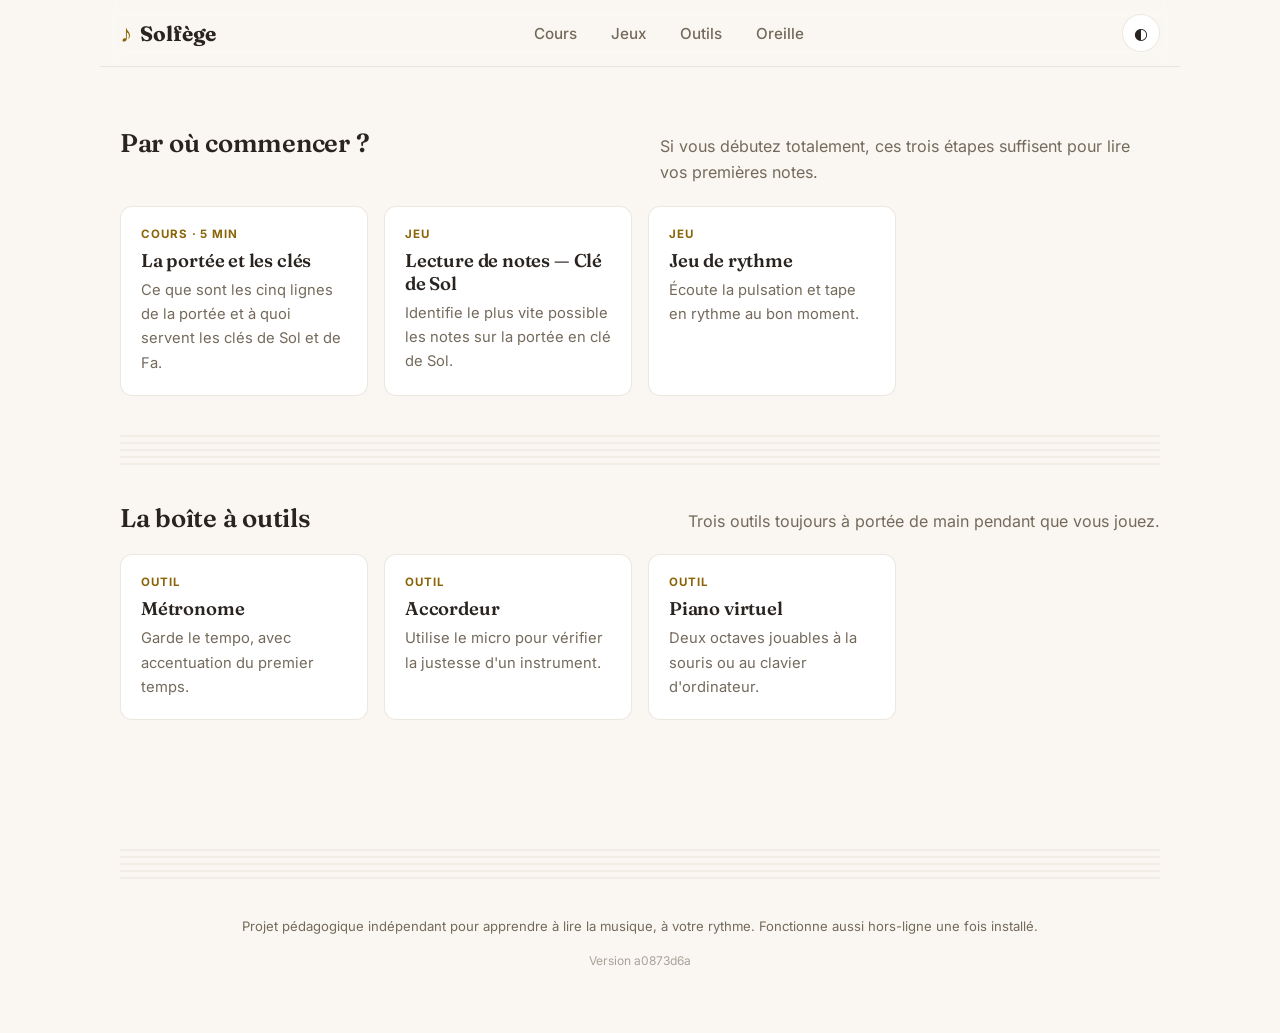
==== app/index.html @ 94d100cd "Jeux : boutons fixes ; rythme à niveaux avec frappe silencieuse Co-Authored-By: Claude Sonnet 5.5 <n" ====
<!DOCTYPE html>
<html lang="fr">
<head>
<meta charset="UTF-8">
<meta name="viewport" content="width=device-width, initial-scale=1, viewport-fit=cover">
<title>Solfège — apprendre à lire la musique</title>
<meta name="description" content="Apprends le solfège avec des cours clairs, des jeux de lecture de notes, de rythme et de théorie, et des outils pour musiciens.">
<link rel="manifest" href="manifest.json">
<meta name="theme-color" content="#16141a">
<meta name="apple-mobile-web-app-capable" content="yes">
<meta name="apple-mobile-web-app-title" content="Solfège">
<link rel="apple-touch-icon" href="icon.svg">
<link rel="icon" href="icon.svg" type="image/svg+xml">
<link rel="stylesheet" href="app.css?v=a0873d6a">
</head>
<body>
<div id="app">
  <header class="topbar">
    <a class="brand" href="#/"><span class="brand-note">♪</span> Solfège</a>
    <nav class="mainnav" id="mainnav">
      <a href="#/cours">Cours</a>
      <a href="#/jeux">Jeux</a>
      <a href="#/outils">Outils</a>
      <a href="#/oreille">Oreille</a>
    </nav>
    <button class="icon-btn" id="theme-toggle" aria-label="Changer de thème" title="Changer de thème">◐</button>
  </header>
  <main id="view"></main>
  <footer class="site-footer">
    <div class="staff-rule" aria-hidden="true"><svg viewBox="0 0 600 34" preserveAspectRatio="none"><line x1="0" y1="4" x2="600" y2="4"/><line x1="0" y1="11" x2="600" y2="11"/><line x1="0" y1="18" x2="600" y2="18"/><line x1="0" y1="25" x2="600" y2="25"/><line x1="0" y1="32" x2="600" y2="32"/></svg></div>
    <p>Projet pédagogique indépendant pour apprendre à lire la musique, à votre rythme. Fonctionne aussi hors-ligne une fois installé.</p>
    <p style="font-size:.75rem;opacity:.6;text-align:center">Version a0873d6a</p>
  </footer>
</div>
<div class="toast" id="toast"></div>

<script type="module" src="main.js?v=a0873d6a"></script>
</body>
</html>
---- app/app.css ----
@font-face{font-family:'Inter';font-style:normal;font-weight:100 900;font-display:swap;src:url(fonts/Inter-Variable-latin.woff2) format('woff2')}
@font-face{font-family:'Fraunces';font-style:normal;font-weight:100 900;font-display:swap;src:url(fonts/Fraunces-wght-normal.woff2) format('woff2')}
@font-face{font-family:'Fraunces';font-style:italic;font-weight:100 900;font-display:swap;src:url(fonts/Fraunces-wght-italic.woff2) format('woff2')}
/* Feuille de style reprise telle quelle de l'application actuelle (Solfège, PWAsolfegeInitiation). Seules les polices sont ajoutées, embarquées au lieu d'être chargées depuis Google. */
/* ============ TOKENS ============
   Palette reprise du module "Jeu d'oreille" (mêmes trois thèmes : clair, sombre, contraste),
   réinjectée dans les noms de variables déjà utilisés dans tout le reste de cette feuille de
   style — donc aucune autre règle CSS n'a besoin de changer, seules les valeurs changent. */
:root{
  /* teintes fixes (toujours les mêmes, quel que soit le thème actif) utilisées par quelques
     éléments volontairement invariants, ex. le bouton principal et le toast */
  --ink:#16141a;
  --paper:#f0ebe3;
  --sage:#2f9e5c; --sage-soft: rgba(47,158,92,0.14);
  --brick:#c94444; --brick-soft: rgba(201,68,68,0.12);
  --radius: 12px;
  --bg:#faf7f2; --bg-2:#ffffff; --bg-3:#f1ede4;
  --fg:#2a2420; --fg-soft:#746a5c;
  --rule-strong:#ddd5c7; --rule: color-mix(in srgb, #ddd5c7 55%, transparent);
  --accent:#b8860b; --accent-deep:#8a6508; --accent-soft: rgba(184,134,11,0.13);
  color-scheme: light;
}
@media (prefers-color-scheme: dark){
  :root:not([data-theme="light"]){
    --bg:#16141a; --bg-2:#211e2a; --bg-3:#2a2636;
    --fg:#f0ebe3; --fg-soft:#8a8299;
    --rule-strong:#3c3650; --rule: color-mix(in srgb, #3c3650 60%, transparent);
    --accent:#f0c46a; --accent-deep:#a8872a; --accent-soft: rgba(240,196,106,0.12);
    --sage:#6bcb8a; --sage-soft: rgba(107,203,138,0.15);
    --brick:#e06060; --brick-soft: rgba(224,96,96,0.12);
    color-scheme: dark;
  }
}
:root[data-theme="dark"]{
  --bg:#16141a; --bg-2:#211e2a; --bg-3:#2a2636;
  --fg:#f0ebe3; --fg-soft:#8a8299;
  --rule-strong:#3c3650; --rule: color-mix(in srgb, #3c3650 60%, transparent);
  --accent:#f0c46a; --accent-deep:#a8872a; --accent-soft: rgba(240,196,106,0.12);
  --sage:#6bcb8a; --sage-soft: rgba(107,203,138,0.15);
  --brick:#e06060; --brick-soft: rgba(224,96,96,0.12);
  color-scheme: dark;
}
/* Thème "contraste" pour la basse vision — conçu selon WCAG 2.2 niveau AAA :
   · texte ≥ 7:1 partout (réel : 10 à 18:1), éléments d'interface et bordures ≥ 3:1 (1.4.6, 1.4.11)
   · fond noir très sombre #0A0A0A et texte #F7F7F7 plutôt que noir/blanc purs (21:1) : évite le halo
     lumineux (« halation ») qui gêne les personnes astigmates
   · jamais la couleur seule pour porter un sens (1.4.1) : bon/faux = bleu clair vs orange (sûr pour tous
     les daltonismes) ET icône ✓/✗ ET bordure pleine/pointillée
   · aucune transparence (fonds opaques), aucune ombre, bordures de 2 px, liens soulignés
   · focus clavier à double anneau (jaune + noir), visible sur n'importe quel fond (2.4.13)
   · texte agrandi (112 %), interligne généreux, animations supprimées */
:root[data-theme="contrast"]{
  --bg:#0A0A0A; --bg-2:#141414; --bg-3:#222222;
  --fg:#F7F7F7; --fg-soft:#CFCFCF;
  --rule:#E8E8E8; --rule-strong:#E8E8E8;
  --accent:#FFD60A; --accent-deep:#FFD60A; --accent-soft:#2B2500;
  --sage:#4DD8FF; --sage-soft:#00232E;       /* « juste » : bleu clair */
  --brick:#FFA040; --brick-soft:#2E1A00;     /* « faux »  : orange */
  color-scheme: dark;
  font-size:112.5%;
}
:root[data-theme="contrast"] body{ line-height:1.7; letter-spacing:.01em; }
:root[data-theme="contrast"] *{ text-shadow:none !important; box-shadow:none !important; transition:none !important; animation:none !important; }
:root[data-theme="contrast"] .card,
:root[data-theme="contrast"] .staff-box,
:root[data-theme="contrast"] .figure-wrap,
:root[data-theme="contrast"] .callout,
:root[data-theme="contrast"] .ans-btn,
:root[data-theme="contrast"] .chip,
:root[data-theme="contrast"] .progress-pill,
:root[data-theme="contrast"] .tuner-bar-wrap,
:root[data-theme="contrast"] .icon-btn,
:root[data-theme="contrast"] .abc-play-btn,
:root[data-theme="contrast"] .btn,
:root[data-theme="contrast"] .ear-training-wrap iframe{ border:2px solid var(--rule); }
:root[data-theme="contrast"] .btn-primary{ background:#F7F7F7; color:#000000; }
:root[data-theme="contrast"] .btn-accent,
:root[data-theme="contrast"] .chip.active,
:root[data-theme="contrast"] nav.mainnav a.active{ background:var(--accent); color:#000000; border-color:var(--accent); font-weight:700; }
:root[data-theme="contrast"] nav.mainnav a{ color:var(--fg); }
:root[data-theme="contrast"] nav.mainnav a:hover{ background:var(--bg-3); border-color:var(--accent); }
:root[data-theme="contrast"] main a:not(.btn):not(.card){ color:#7FC8FF; text-decoration:underline; text-underline-offset:3px; text-decoration-thickness:2px; }
:root[data-theme="contrast"] .ans-btn:hover,
:root[data-theme="contrast"] .chip:hover{ border-color:var(--accent); background:var(--bg-3); }
/* Bon / faux : couleur + icône + style de bordure (jamais la couleur seule) */
:root[data-theme="contrast"] .ans-btn.correct{ background:var(--sage-soft); border:3px solid var(--sage); color:var(--sage); }
:root[data-theme="contrast"] .ans-btn.correct::before{ content:"✓ "; font-weight:700; }
:root[data-theme="contrast"] .ans-btn.wrong{ background:var(--brick-soft); border:3px dashed var(--brick); color:var(--brick); }
:root[data-theme="contrast"] .ans-btn.wrong::before{ content:"✗ "; font-weight:700; }
:root[data-theme="contrast"] .feedback.ok{ color:var(--sage); font-weight:700; }
:root[data-theme="contrast"] .feedback.ok::before{ content:"✓ "; }
:root[data-theme="contrast"] .feedback.no{ color:var(--brick); font-weight:700; }
:root[data-theme="contrast"] .feedback.no::before{ content:"✗ "; }
:root[data-theme="contrast"] .topbar{ background:#0A0A0A; border-bottom:2px solid var(--rule); backdrop-filter:none; -webkit-backdrop-filter:none; }
:root[data-theme="contrast"] .pkey{ border:2px solid #000000; }
:root[data-theme="contrast"] .pkey.white{ background:#F7F7F7; }
:root[data-theme="contrast"] .pkey.black{ background:#000000; outline:1px solid #F7F7F7; }
:root[data-theme="contrast"] .pkey.active.white,
:root[data-theme="contrast"] .pkey.active.black{ background:var(--accent); }
:root[data-theme="contrast"] .abc-notation svg:not([viewBox]) line,
:root[data-theme="contrast"] .abc-notation svg:not([viewBox]) path{ stroke-width:1.1px; }
/* Focus : double anneau jaune + noir, lisible sur fond clair comme sombre */
:root[data-theme="contrast"] a:focus-visible,
:root[data-theme="contrast"] button:focus-visible,
:root[data-theme="contrast"] input:focus-visible,
:root[data-theme="contrast"] select:focus-visible,
:root[data-theme="contrast"] [tabindex]:focus-visible{ outline:3px solid var(--accent); outline-offset:3px; box-shadow:0 0 0 6px #000000 !important; }
*{box-sizing:border-box;}
html{scroll-padding-top: calc(64px + env(safe-area-inset-top,0px));}
html,body{height:100%;}
body{
  margin:0; background:var(--bg); color:var(--fg);
  font-family:'Inter',system-ui,sans-serif;
  -webkit-font-smoothing:antialiased;
  padding-top: env(safe-area-inset-top,0px);
  padding-bottom: env(safe-area-inset-bottom,0px);
  transition: background .25s ease, color .25s ease;
}
h1,h2,h3,.serif{ font-family:'Fraunces',serif; font-weight:600; letter-spacing:-0.01em; color:var(--fg); }
p{ line-height:1.65; color:var(--fg-soft); }
a{ color:inherit; }
button{ font-family:inherit; }
/* abcjs draws its own SVG with black presentation attributes; presentation attributes sit at the
   bottom of the CSS cascade, so a plain rule here reliably recolors every shape to the current theme. */
.abc-notation{ overflow-x:auto; overflow-y:visible; position:relative; }
.abc-notation svg{ width:100% !important; height:auto !important; display:block; position:static !important; }
.abc-notation svg path, .abc-notation svg text, .abc-notation svg rect,
.abc-notation svg line, .abc-notation svg ellipse, .abc-notation svg polygon{
  fill:var(--fg) !important; stroke:var(--fg) !important;
}
.abc-notation svg:not([viewBox]) line, .abc-notation svg:not([viewBox]) path{ stroke-width:0.75px; }
/* Le bouton "Écouter" n'est jamais placé dans le conteneur de la portée : il est inséré juste
   après, comme un bloc totalement séparé, pour ne jamais pouvoir être recouvert par le SVG. */
.abc-play-btn{
  position:relative; z-index:5; display:block; width:max-content; max-width:100%;
  margin:10px auto 4px; padding:7px 18px; border-radius:999px;
  border:1px solid var(--rule-strong); background:var(--bg-3); color:var(--fg);
  font-size:.82rem; font-weight:600; cursor:pointer;
}
.abc-play-btn:hover{ border-color:var(--accent-deep); }
.abc-play-btn:disabled{ opacity:.6; cursor:default; }

/* ============ LAYOUT ============ */
#app{ max-width:1080px; margin:0 auto; padding:0 20px; }
.topbar{
  position:sticky; top:0; z-index:40;
  display:flex; align-items:center; justify-content:space-between;
  padding: calc(14px + env(safe-area-inset-top,0px)) 20px 14px;
  margin: 0 -20px;
  background: color-mix(in srgb, var(--bg) 88%, transparent);
  backdrop-filter: blur(10px);
  border-bottom:1px solid var(--rule);
}
.brand{ display:flex; align-items:center; gap:8px; text-decoration:none; font-family:'Fraunces',serif; font-weight:700; font-size:1.3rem; color:var(--fg); }
.brand .brand-note{ color:var(--accent-deep); font-size:1.5rem; }
nav.mainnav{ display:flex; gap:4px; align-items:center; }
nav.mainnav a{
  text-decoration:none; padding:8px 14px; border-radius:999px; font-size:.95rem; font-weight:500;
  color:var(--fg-soft); border:1px solid transparent;
}
nav.mainnav a.active, nav.mainnav a:hover{ color:var(--fg); border-color:var(--rule); background:var(--bg-2); }
.icon-btn{
  border:1px solid var(--rule); background:var(--bg-2); color:var(--fg);
  width:38px; height:38px; border-radius:50%; cursor:pointer; font-size:1rem;
  display:flex; align-items:center; justify-content:center;
}
.icon-btn:focus-visible, a:focus-visible, button:focus-visible, input:focus-visible{ outline:2px solid var(--accent-deep); outline-offset:2px; }

main{ padding: 40px 0 80px; min-height:60vh; }

/* staff rule divider — recurring motif */
.staff-rule{ width:100%; height:34px; margin:36px 0; opacity:.55; }
.staff-rule svg{ width:100%; height:100%; display:block; }
.staff-rule line{ stroke:var(--rule-strong); stroke-width:1; }

/* ============ HERO ============ */
.btn{
  display:inline-flex; align-items:center; gap:8px; padding:12px 22px; border-radius:999px;
  text-decoration:none; font-weight:600; font-size:.98rem; cursor:pointer; border:1px solid transparent;
  transition: transform .15s ease;
}
.btn:active{ transform: scale(.97); }
.btn-primary{ background:var(--ink); color:var(--paper); }
:root[data-theme="dark"] .btn-primary, @media (prefers-color-scheme:dark){ }
.btn-primary{ background:var(--fg); color:var(--bg); }
.btn-ghost{ background:transparent; border-color:var(--rule-strong); color:var(--fg); }
.btn-ghost:hover{ background:var(--bg-2); }
.btn-accent{ background:var(--accent-deep); color:#fff; }


/* ============ CARDS / GRIDS ============ */
.section-head{ display:flex; align-items:baseline; justify-content:space-between; gap:20px; margin-bottom:20px; flex-wrap:wrap;}
.section-head h2{ font-size:1.6rem; margin:0; }
.section-head p{ margin:0; max-width:50ch; }
.grid{ display:grid; gap:16px; grid-template-columns: repeat(auto-fill, minmax(230px,1fr)); }
.card{
  display:block; text-decoration:none; color:inherit;
  border:1px solid var(--rule); border-radius: var(--radius);
  padding:20px; background:var(--bg-2);
  cursor:pointer;
}
.card:hover{ border-color:var(--accent-deep); }
.card .k{ font-size:.72rem; text-transform:uppercase; letter-spacing:.08em; color:var(--accent-deep); font-weight:700; }
.card h3{ margin:8px 0 6px; font-size:1.15rem; }
.card p{ margin:0; font-size:.92rem; }
.card .meta{ margin-top:14px; font-size:.82rem; color:var(--fg-soft); display:flex; gap:14px; }

/* breadcrumb / back */
.crumb{ display:inline-flex; align-items:center; gap:6px; text-decoration:none; color:var(--fg-soft); font-size:.9rem; margin-bottom:22px; }
.crumb:hover{ color:var(--fg); }

/* Lesson page */
.lesson-head h2{ font-size:2rem; margin:0 0 10px;}
.lesson-body{ max-width:70ch; }
.lesson-body h3{ font-size:1.2rem; margin:34px 0 10px; }
.lesson-body ul{ color:var(--fg-soft); line-height:1.7; padding-left:1.2em; }
.callout{
  border-left:3px solid var(--accent-deep); background:var(--bg-2); padding:14px 18px; border-radius:0 8px 8px 0; margin:20px 0;
  font-size:.95rem;
}
.figure-wrap{ margin:22px 0; padding:18px; border:1px solid var(--rule); border-radius:var(--radius); background:var(--bg-2); overflow-x:auto; }
.figure-cap{ text-align:center; font-size:.82rem; color:var(--fg-soft); margin-top:8px; }
.dyn-glyph{ font-family:'Fraunces',serif; font-style:italic; font-weight:800; font-size:1.9rem; line-height:1; }
table.durations{ width:100%; border-collapse:collapse; font-size:.92rem; }
table.durations th, table.durations td{ text-align:left; padding:10px 8px; border-bottom:1px solid var(--rule); }
table.durations th{ color:var(--fg-soft); font-weight:600; font-size:.8rem; text-transform:uppercase; letter-spacing:.05em; }
.form-diagram{ display:flex; gap:10px; flex-wrap:wrap; justify-content:center; align-items:center; }
.form-block{ padding:18px 24px; border-radius:10px; font-family:'Fraunces',serif; font-weight:700; font-size:1.05rem; border:1px solid var(--rule-strong); background:var(--bg-3); color:var(--fg-soft); }
.form-a{ background:var(--accent-soft); color:var(--accent-deep); border-color:var(--accent-deep); }
.form-b{ background:var(--bg-3); color:var(--fg); }
.form-theme{ background:var(--sage-soft); color:var(--sage); border-color:var(--sage); }
.form-var{ background:var(--bg-2); color:var(--fg-soft); font-size:.9rem; }

/* ============ GAME UI ============ */
.game-shell{ max-width:640px; margin:0 auto; }
.game-hud{ display:flex; justify-content:space-between; align-items:center; margin-bottom:22px; gap:12px; flex-wrap:wrap; }
.hud-stat{ font-size:.82rem; color:var(--fg-soft); }
.hud-stat b{ color:var(--fg); font-size:1.1rem; display:block; font-family:'Fraunces',serif; }
.staff-box{
  background: var(--bg-2); border:1px solid var(--rule); border-radius: var(--radius);
  padding: 30px 20px; margin-bottom:26px; display:flex; flex-direction:column; align-items:center; justify-content:center;
}
.staff-box .abc-notation{ width:100%; }
.staff-box svg{ width:100%; max-width:420px; height:auto; overflow:visible; }
.figure-wrap svg{ overflow:visible; }
.ledger{ stroke:var(--fg-soft); stroke-width:1.4; }
.answers{ display:grid; grid-template-columns:repeat(auto-fit,minmax(90px,1fr)); gap:10px; }
.ans-btn{
  padding:14px 8px; border-radius:10px; border:1px solid var(--rule-strong); background:var(--bg-2); color:var(--fg);
  font-weight:600; font-size:1rem; cursor:pointer; font-family:'Fraunces',serif;
}
.ans-btn:hover{ border-color:var(--accent-deep); }
.ans-btn.correct{ background:var(--sage-soft); border-color:var(--sage); color:var(--sage); }
.ans-btn.wrong{ background:var(--brick-soft); border-color:var(--brick); color:var(--brick); }
.feedback{ text-align:center; min-height:28px; font-weight:600; margin-top:16px; }
.feedback.ok{ color:var(--sage); }
.feedback.no{ color:var(--brick); }
.game-intro{ max-width:60ch; }
.diff-row{ display:flex; gap:8px; margin:18px 0 26px; flex-wrap:wrap; }
.chip{ padding:8px 16px; border-radius:999px; border:1px solid var(--rule-strong); background:var(--bg-2); cursor:pointer; font-size:.88rem; font-weight:600; }
.chip.active{ background:var(--accent-deep); color:#fff; border-color:var(--accent-deep); }

/* rhythm */
.beat-row{ display:flex; gap:10px; justify-content:center; align-items:flex-end; margin:20px 0 30px; flex-wrap:wrap; min-height:90px; }
.beat-note{ width:34px; height:60px; display:flex; align-items:flex-end; justify-content:center; opacity:.5; transition:opacity .1s, transform .1s;}
.beat-note svg{ width:100%; height:100%; }
.beat-note.active{ opacity:1; transform:scale(1.15); }
.tap-pad{
  width:100%; padding:26px; border-radius:16px; border:2px solid var(--accent-deep); background:var(--accent-soft);
  font-family:'Fraunces',serif; font-size:1.3rem; font-weight:600; color:var(--fg); cursor:pointer;
}
.tap-pad:active{ transform:scale(.98); }
.hit-row{ display:flex; gap:6px; justify-content:center; margin-top:16px; flex-wrap:wrap;}
.hit{ width:14px; height:14px; border-radius:50%; background:var(--rule-strong); }
.hit.good{ background:var(--sage); }
.hit.mid{ background:var(--accent-deep); }
.hit.bad{ background:var(--brick); }

/* ============ TOOLS ============ */
.tool-shell{ max-width:600px; margin:0 auto; text-align:center; }
.ear-training-wrap{ width:100%; }
.ear-training-wrap iframe{ width:100%; height:min(860px, 88vh); border:1px solid var(--rule); border-radius:var(--radius); display:block; background:var(--bg-2); }
.bpm-display{ font-family:'Fraunces',serif; font-size:4rem; margin:6px 0; }
.bpm-label{ color:var(--fg-soft); font-size:.85rem; text-transform:uppercase; letter-spacing:.08em; }
input[type=range]{ width:100%; accent-color: var(--accent-deep); margin:18px 0; }
.pendulum-wrap{ display:flex; justify-content:center; margin:20px 0 10px; }
.pendulum-dot{ width:22px; height:22px; border-radius:50%; background:var(--accent-deep); transition: transform .05s linear; }
.tool-row{ display:flex; gap:12px; justify-content:center; flex-wrap:wrap; margin-top:20px; }
.time-sig-row{ display:flex; gap:8px; justify-content:center; margin:14px 0; }

.tuner-face{ width:220px; height:130px; margin:20px auto; position:relative; }
.tuner-note{ font-family:'Fraunces',serif; font-size:3.2rem; margin:10px 0 0; }
.tuner-cents{ font-size:.9rem; color:var(--fg-soft); }
.tuner-bar-wrap{ width:100%; max-width:340px; margin:20px auto; height:10px; border-radius:6px; background:var(--bg-3); position:relative; overflow:hidden; }
.tuner-bar-mid{ position:absolute; left:50%; top:0; bottom:0; width:2px; background:var(--rule-strong); }
.tuner-needle{ position:absolute; top:0; bottom:0; width:6px; border-radius:3px; background:var(--fg-soft); left:50%; transform:translateX(-50%); transition: left .08s linear, background .15s; }

/* Le clavier sort du conteneur #app (plafonné à 1080px) pour occuper toute la largeur de l'écran :
   sa largeur et son décalage sont posés en JavaScript (voir renderPiano) car 100vw inclut la barre
   de défilement et provoquerait un défilement horizontal parasite. --wk = largeur d'une touche blanche. */
.piano-wrap{ box-sizing:border-box; overflow:hidden; padding:10px 16px 20px; }
.piano{ --wk:46px; position:relative; height:170px; display:flex; width:max-content; margin:0 auto; user-select:none; }
.pkey{ position:relative; border:1px solid var(--ink); border-radius:0 0 6px 6px; cursor:pointer; }
.pkey.white{ width:var(--wk); height:168px; background:#fffdf7; z-index:1; }
:root[data-theme="dark"] .pkey.white{ background:#EDE7D6; }
.pkey.black{ width:calc(var(--wk) * .6); height:104px; background:#181818; margin-left:calc(var(--wk) * -.3); margin-right:calc(var(--wk) * -.3); z-index:2; border-radius:0 0 4px 4px; }
.pkey.active.white{ background: var(--accent-soft); }
.pkey.active.black{ background: var(--accent-deep); }
.pkey .lbl{ position:absolute; bottom:8px; left:0; right:0; text-align:center; font-size:.65rem; color:#8a8a8a; }
.pkey.black .lbl{ color:#ddd; }

/* footer */
.site-footer{ padding: 10px 0 50px; text-align:center; }
.site-footer p{ font-size:.82rem; }

/* toast for progress save */
.toast{
  position:fixed; bottom: calc(20px + env(safe-area-inset-bottom,0px)); left:50%; transform:translateX(-50%) translateY(20px);
  background:var(--ink); color:var(--paper); padding:10px 20px; border-radius:999px; font-size:.85rem; opacity:0;
  transition: opacity .25s, transform .25s; pointer-events:none; z-index:100;
}
.toast.show{ opacity:1; transform:translateX(-50%) translateY(0); }

.progress-strip{ display:flex; gap:14px; overflow-x:auto; padding-bottom:6px; }
.progress-pill{ flex:0 0 auto; border:1px solid var(--rule); border-radius:12px; padding:12px 18px; background:var(--bg-2); min-width:130px; }
.progress-pill b{ display:block; font-family:'Fraunces',serif; font-size:1.4rem; }
.progress-pill span{ font-size:.78rem; color:var(--fg-soft); }

/* ---- Ajouts de la nouvelle application (le reste de ce fichier est repris tel quel de l'actuelle) ---- */
/* Les partitions de Scorsaire sont des SVG avec un viewBox : on leur garde leur taille naturelle (largeur posée en --w par le code).
   L'ancienne règle « width:100% » élargissait seulement la zone de dessin des SVG d'abcjs, qui n'avaient pas de viewBox, sans agrandir le dessin. */
.abc-notation svg[viewBox]{ width:var(--w, auto) !important; max-width:100%; height:auto !important; }
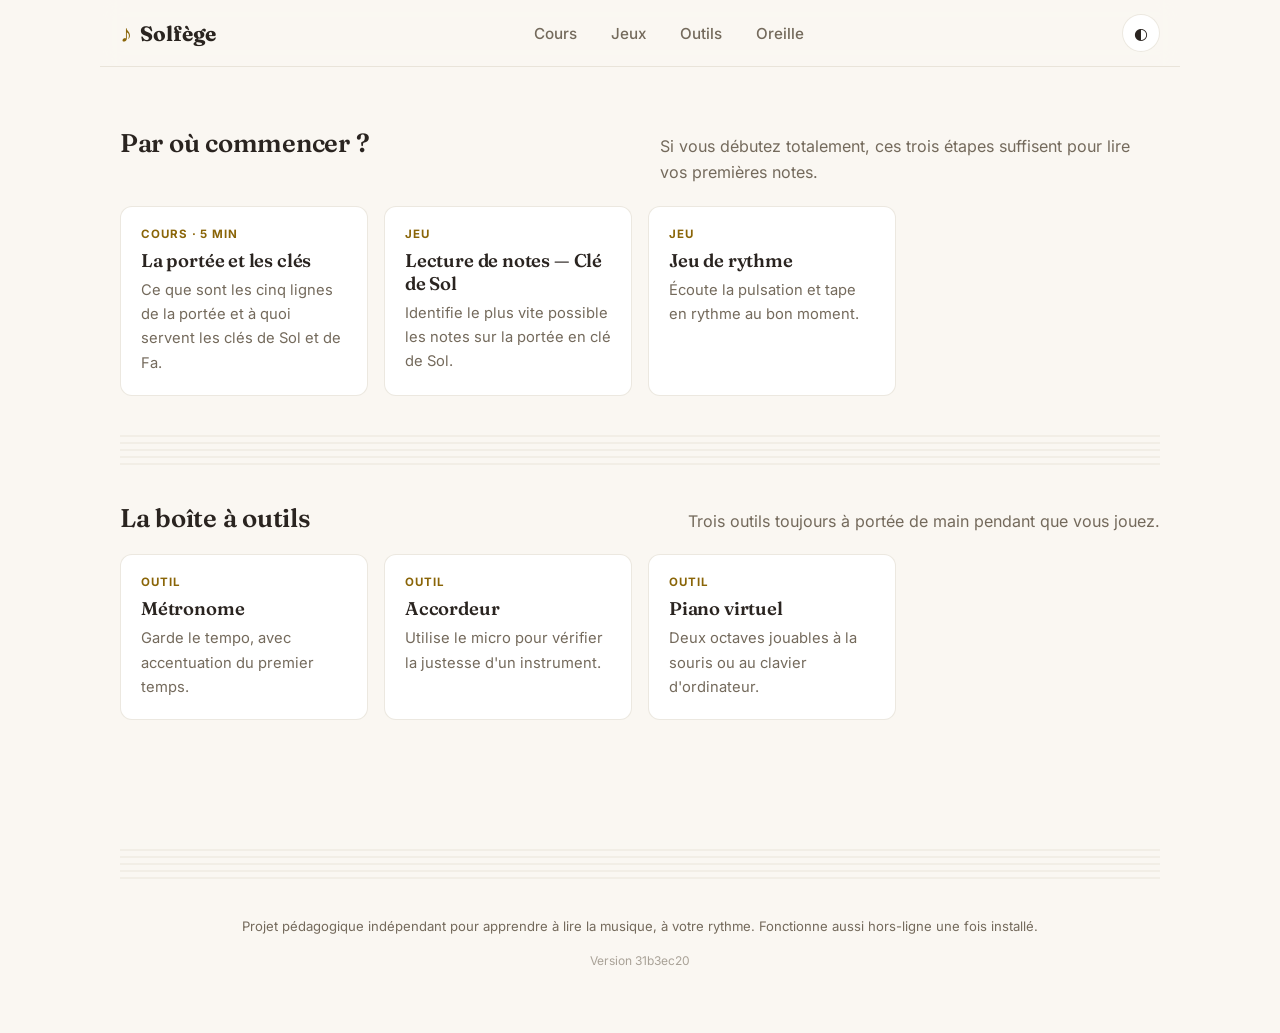
==== commit a3db2226: "Rythme : frappe libre évaluée par la forme du motif Co-Authored-By: Claude Sonnet 5.5 <noreply@anthr" ====
--- a/app/index.html
+++ b/app/index.html
@@ -11,7 +11,7 @@
 <meta name="apple-mobile-web-app-title" content="Solfège">
 <link rel="apple-touch-icon" href="icon.svg">
 <link rel="icon" href="icon.svg" type="image/svg+xml">
-<link rel="stylesheet" href="app.css?v=a0873d6a">
+<link rel="stylesheet" href="app.css?v=31b3ec20">
 </head>
 <body>
 <div id="app">
@@ -29,11 +29,11 @@
   <footer class="site-footer">
     <div class="staff-rule" aria-hidden="true"><svg viewBox="0 0 600 34" preserveAspectRatio="none"><line x1="0" y1="4" x2="600" y2="4"/><line x1="0" y1="11" x2="600" y2="11"/><line x1="0" y1="18" x2="600" y2="18"/><line x1="0" y1="25" x2="600" y2="25"/><line x1="0" y1="32" x2="600" y2="32"/></svg></div>
     <p>Projet pédagogique indépendant pour apprendre à lire la musique, à votre rythme. Fonctionne aussi hors-ligne une fois installé.</p>
-    <p style="font-size:.75rem;opacity:.6;text-align:center">Version a0873d6a</p>
+    <p style="font-size:.75rem;opacity:.6;text-align:center">Version 31b3ec20</p>
   </footer>
 </div>
 <div class="toast" id="toast"></div>
 
-<script type="module" src="main.js?v=a0873d6a"></script>
+<script type="module" src="main.js?v=31b3ec20"></script>
 </body>
 </html>
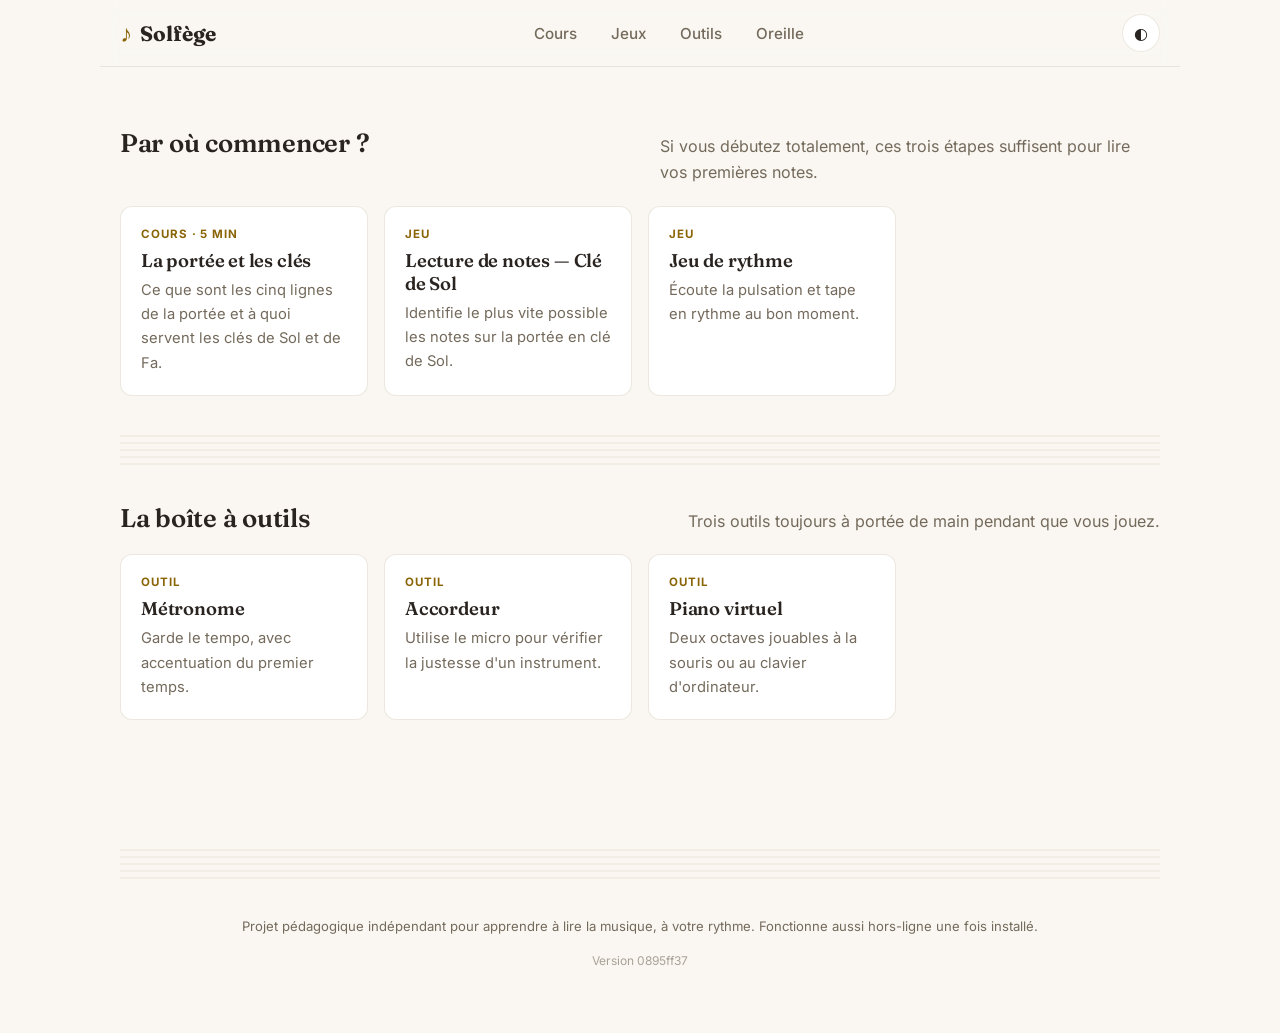
==== commit 7eb3acb6: "Mise à jour automatique ; service worker sans cache HTTP Co-Authored-By: Claude Sonnet 5.5 <noreply@" ====
--- a/app/index.html
+++ b/app/index.html
@@ -11,7 +11,7 @@
 <meta name="apple-mobile-web-app-title" content="Solfège">
 <link rel="apple-touch-icon" href="icon.svg">
 <link rel="icon" href="icon.svg" type="image/svg+xml">
-<link rel="stylesheet" href="app.css?v=31b3ec20">
+<link rel="stylesheet" href="app.css?v=0895ff37">
 </head>
 <body>
 <div id="app">
@@ -29,11 +29,11 @@
   <footer class="site-footer">
     <div class="staff-rule" aria-hidden="true"><svg viewBox="0 0 600 34" preserveAspectRatio="none"><line x1="0" y1="4" x2="600" y2="4"/><line x1="0" y1="11" x2="600" y2="11"/><line x1="0" y1="18" x2="600" y2="18"/><line x1="0" y1="25" x2="600" y2="25"/><line x1="0" y1="32" x2="600" y2="32"/></svg></div>
     <p>Projet pédagogique indépendant pour apprendre à lire la musique, à votre rythme. Fonctionne aussi hors-ligne une fois installé.</p>
-    <p style="font-size:.75rem;opacity:.6;text-align:center">Version 31b3ec20</p>
+    <p style="font-size:.75rem;opacity:.6;text-align:center">Version 0895ff37</p>
   </footer>
 </div>
 <div class="toast" id="toast"></div>
 
-<script type="module" src="main.js?v=31b3ec20"></script>
+<script type="module" src="main.js?v=0895ff37"></script>
 </body>
 </html>
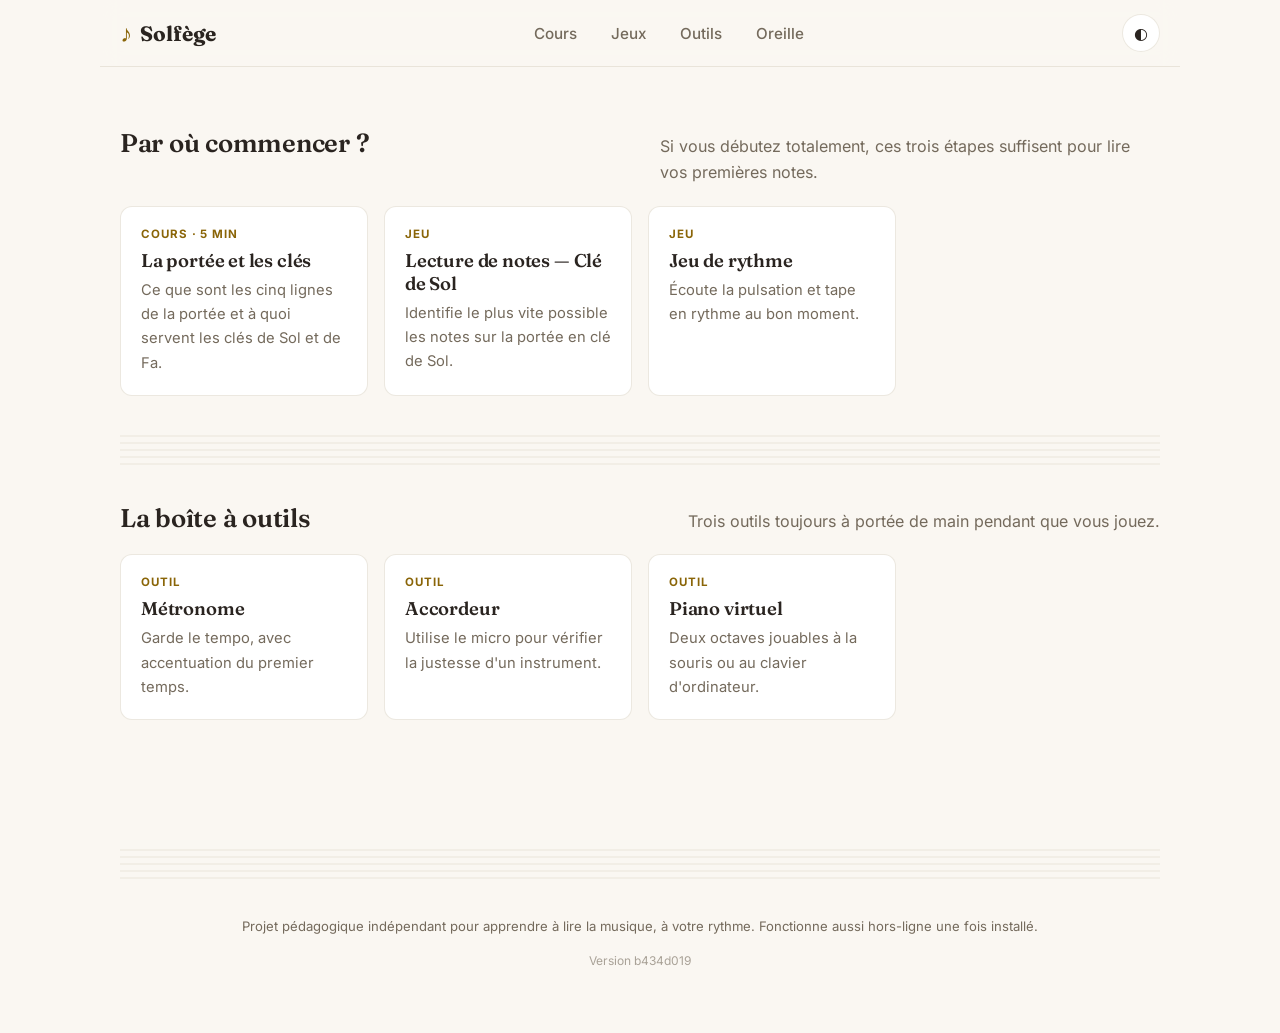
==== commit 95168c08: "Lot 5 : les 3 outils Co-Authored-By: Claude Sonnet 5.5 <noreply@anthropic.com>" ====
--- a/app/index.html
+++ b/app/index.html
@@ -11,7 +11,7 @@
 <meta name="apple-mobile-web-app-title" content="Solfège">
 <link rel="apple-touch-icon" href="icon.svg">
 <link rel="icon" href="icon.svg" type="image/svg+xml">
-<link rel="stylesheet" href="app.css?v=0895ff37">
+<link rel="stylesheet" href="app.css?v=b434d019">
 </head>
 <body>
 <div id="app">
@@ -29,11 +29,11 @@
   <footer class="site-footer">
     <div class="staff-rule" aria-hidden="true"><svg viewBox="0 0 600 34" preserveAspectRatio="none"><line x1="0" y1="4" x2="600" y2="4"/><line x1="0" y1="11" x2="600" y2="11"/><line x1="0" y1="18" x2="600" y2="18"/><line x1="0" y1="25" x2="600" y2="25"/><line x1="0" y1="32" x2="600" y2="32"/></svg></div>
     <p>Projet pédagogique indépendant pour apprendre à lire la musique, à votre rythme. Fonctionne aussi hors-ligne une fois installé.</p>
-    <p style="font-size:.75rem;opacity:.6;text-align:center">Version 0895ff37</p>
+    <p style="font-size:.75rem;opacity:.6;text-align:center">Version b434d019</p>
   </footer>
 </div>
 <div class="toast" id="toast"></div>
 
-<script type="module" src="main.js?v=0895ff37"></script>
+<script type="module" src="main.js?v=b434d019"></script>
 </body>
 </html>
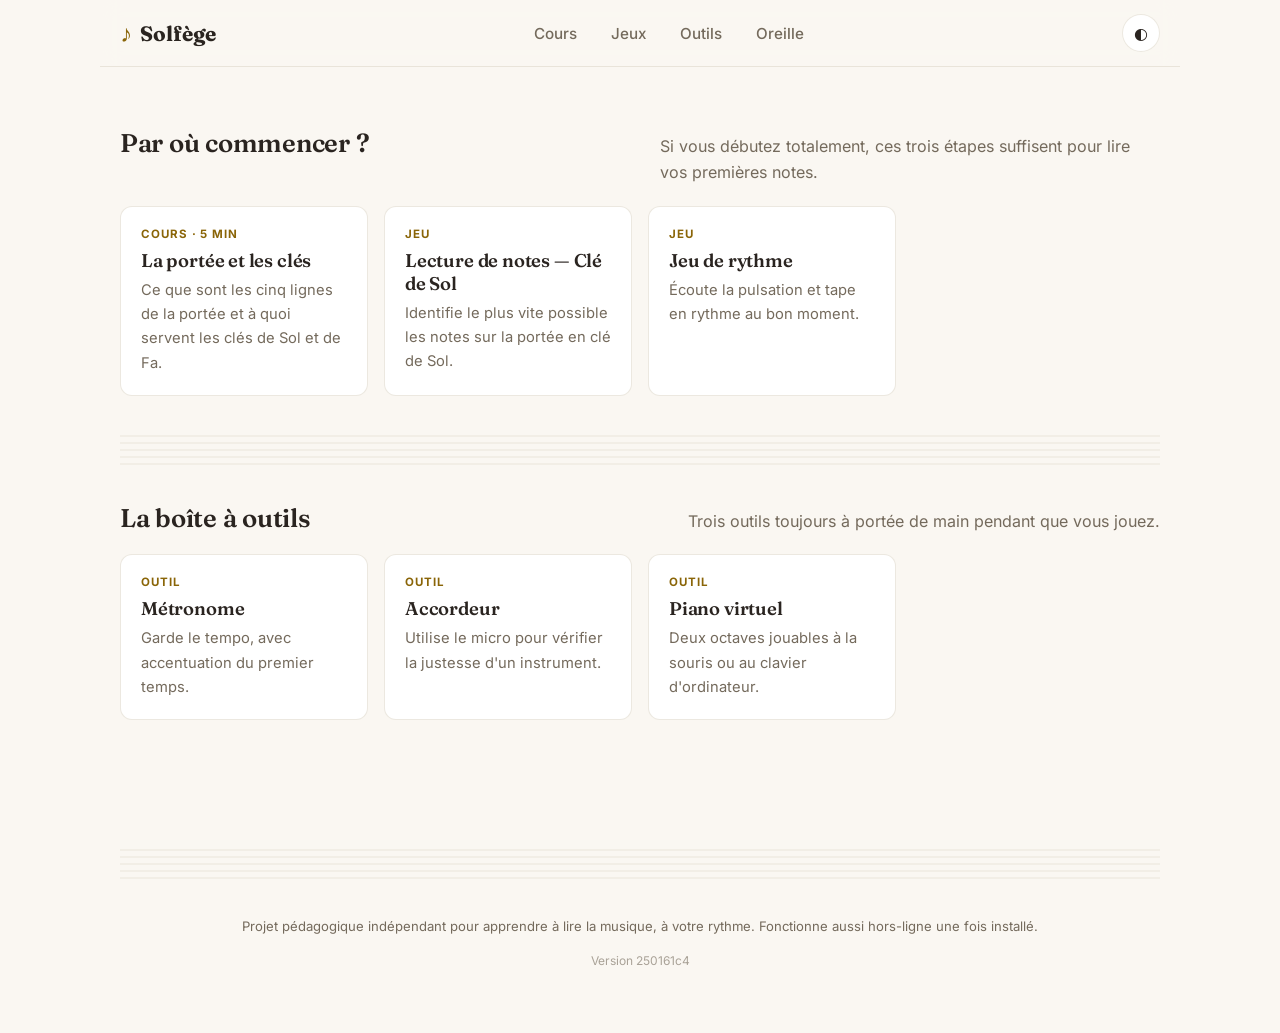
==== commit 9e33ae03: "Lot 6 : module d'oreille" ====
--- a/app/index.html
+++ b/app/index.html
@@ -11,7 +11,7 @@
 <meta name="apple-mobile-web-app-title" content="Solfège">
 <link rel="apple-touch-icon" href="icon.svg">
 <link rel="icon" href="icon.svg" type="image/svg+xml">
-<link rel="stylesheet" href="app.css?v=b434d019">
+<link rel="stylesheet" href="app.css?v=250161c4">
 </head>
 <body>
 <div id="app">
@@ -29,11 +29,11 @@
   <footer class="site-footer">
     <div class="staff-rule" aria-hidden="true"><svg viewBox="0 0 600 34" preserveAspectRatio="none"><line x1="0" y1="4" x2="600" y2="4"/><line x1="0" y1="11" x2="600" y2="11"/><line x1="0" y1="18" x2="600" y2="18"/><line x1="0" y1="25" x2="600" y2="25"/><line x1="0" y1="32" x2="600" y2="32"/></svg></div>
     <p>Projet pédagogique indépendant pour apprendre à lire la musique, à votre rythme. Fonctionne aussi hors-ligne une fois installé.</p>
-    <p style="font-size:.75rem;opacity:.6;text-align:center">Version b434d019</p>
+    <p style="font-size:.75rem;opacity:.6;text-align:center">Version 250161c4</p>
   </footer>
 </div>
 <div class="toast" id="toast"></div>
 
-<script type="module" src="main.js?v=b434d019"></script>
+<script type="module" src="main.js?v=250161c4"></script>
 </body>
 </html>
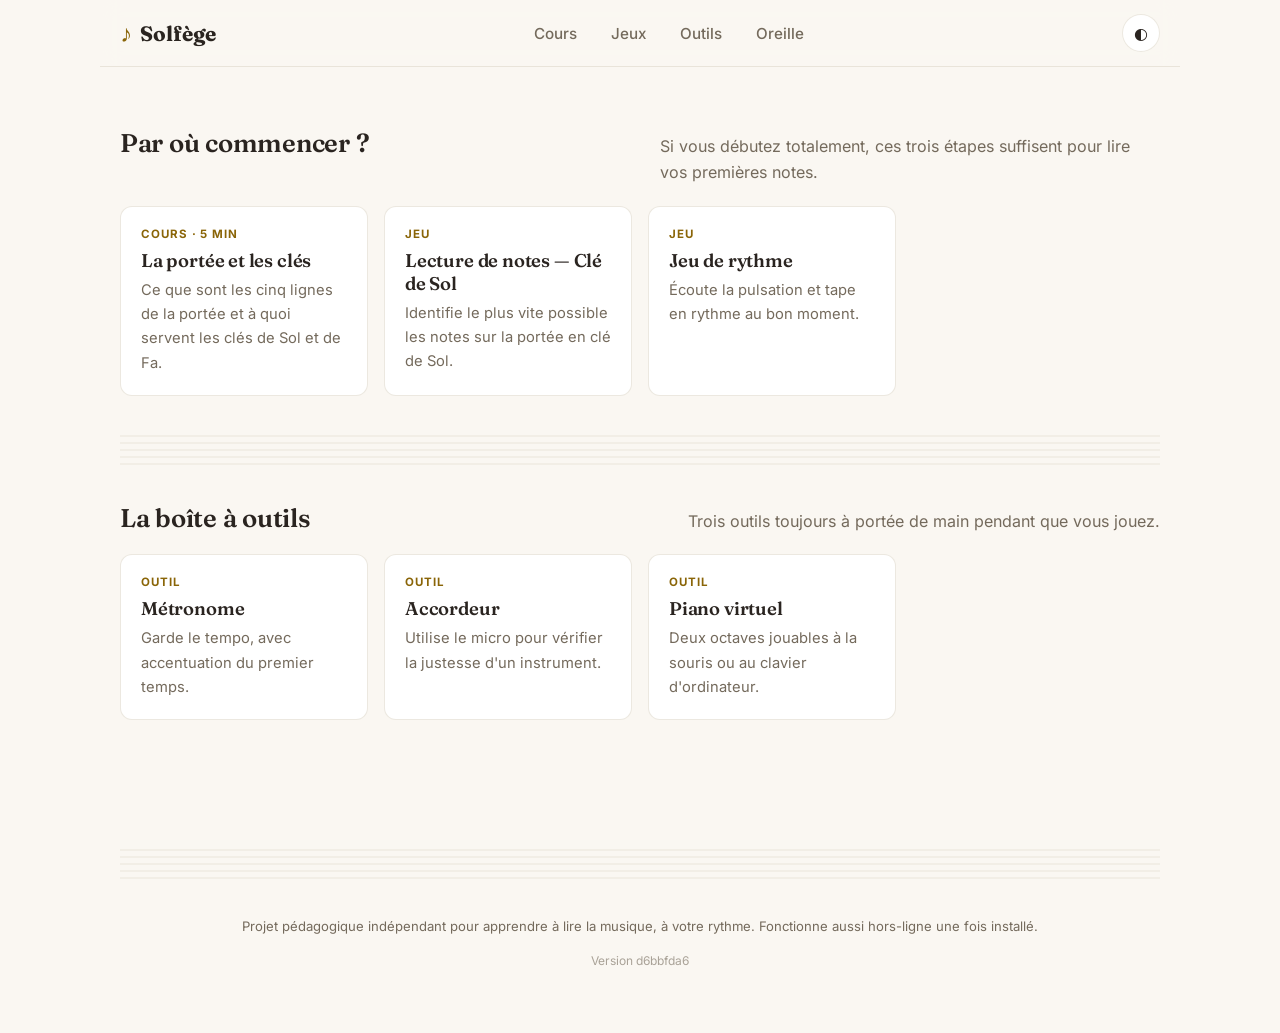
==== commit 16d18f9d: "Oreille : marge du rond de départ" ====
--- a/app/index.html
+++ b/app/index.html
@@ -11,7 +11,7 @@
 <meta name="apple-mobile-web-app-title" content="Solfège">
 <link rel="apple-touch-icon" href="icon.svg">
 <link rel="icon" href="icon.svg" type="image/svg+xml">
-<link rel="stylesheet" href="app.css?v=250161c4">
+<link rel="stylesheet" href="app.css?v=d6bbfda6">
 </head>
 <body>
 <div id="app">
@@ -29,11 +29,11 @@
   <footer class="site-footer">
     <div class="staff-rule" aria-hidden="true"><svg viewBox="0 0 600 34" preserveAspectRatio="none"><line x1="0" y1="4" x2="600" y2="4"/><line x1="0" y1="11" x2="600" y2="11"/><line x1="0" y1="18" x2="600" y2="18"/><line x1="0" y1="25" x2="600" y2="25"/><line x1="0" y1="32" x2="600" y2="32"/></svg></div>
     <p>Projet pédagogique indépendant pour apprendre à lire la musique, à votre rythme. Fonctionne aussi hors-ligne une fois installé.</p>
-    <p style="font-size:.75rem;opacity:.6;text-align:center">Version 250161c4</p>
+    <p style="font-size:.75rem;opacity:.6;text-align:center">Version d6bbfda6</p>
   </footer>
 </div>
 <div class="toast" id="toast"></div>
 
-<script type="module" src="main.js?v=250161c4"></script>
+<script type="module" src="main.js?v=d6bbfda6"></script>
 </body>
 </html>
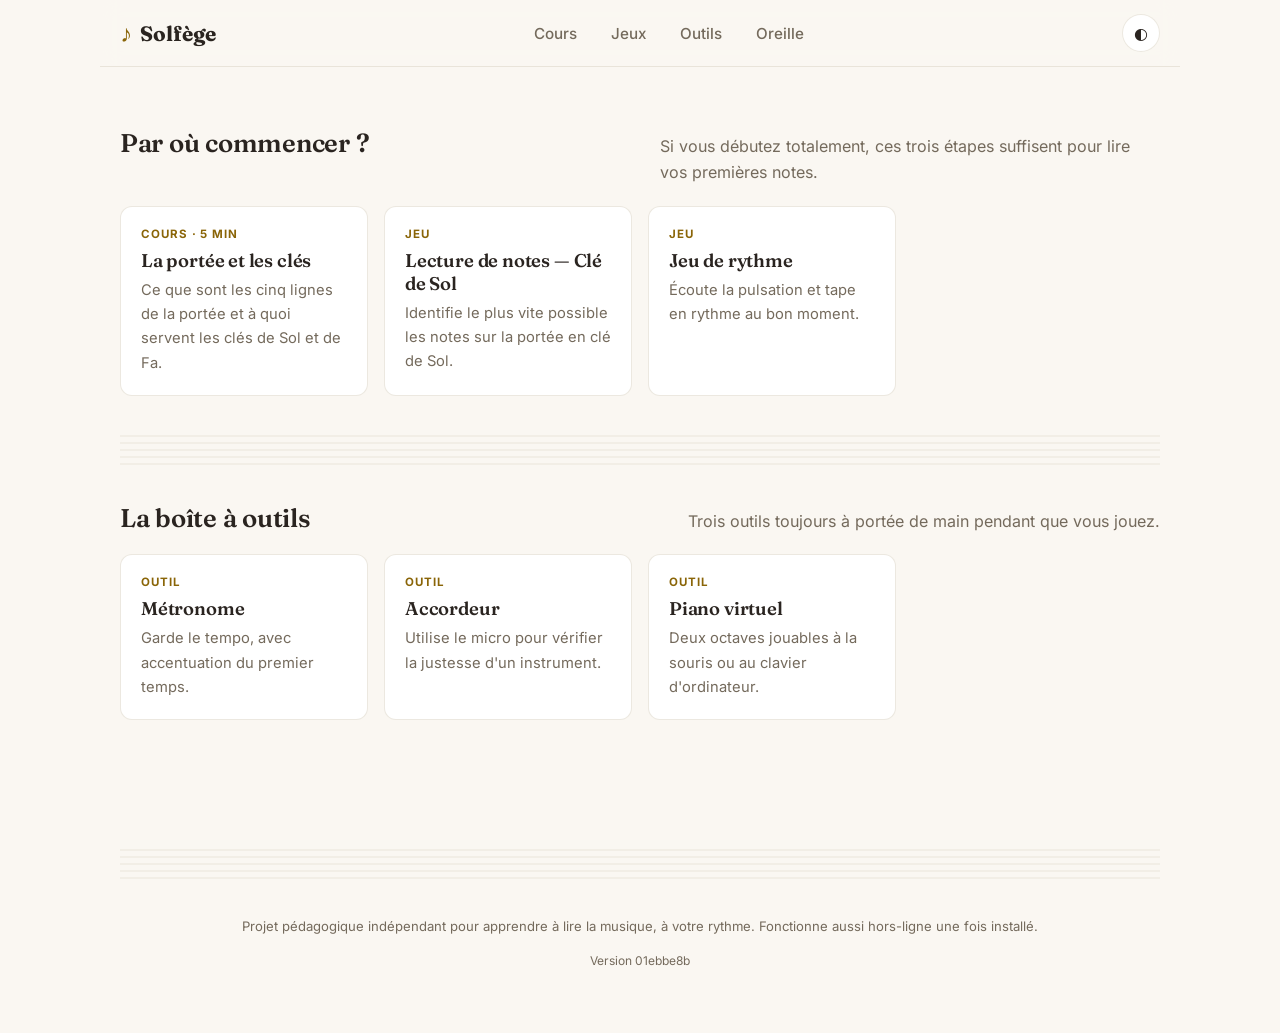
==== commit 92153f89: "Lot 7 : accessibilité et hors-ligne" ====
--- a/app/index.html
+++ b/app/index.html
@@ -11,11 +11,12 @@
 <meta name="apple-mobile-web-app-title" content="Solfège">
 <link rel="apple-touch-icon" href="icon.svg">
 <link rel="icon" href="icon.svg" type="image/svg+xml">
-<link rel="stylesheet" href="app.css?v=d6bbfda6">
+<link rel="stylesheet" href="app.css?v=01ebbe8b">
 </head>
 <body>
 <div id="app">
   <header class="topbar">
+    <h1 id="page-h1" class="sr-only">Solfège</h1>
     <a class="brand" href="#/"><span class="brand-note">♪</span> Solfège</a>
     <nav class="mainnav" id="mainnav">
       <a href="#/cours">Cours</a>
@@ -29,11 +30,11 @@
   <footer class="site-footer">
     <div class="staff-rule" aria-hidden="true"><svg viewBox="0 0 600 34" preserveAspectRatio="none"><line x1="0" y1="4" x2="600" y2="4"/><line x1="0" y1="11" x2="600" y2="11"/><line x1="0" y1="18" x2="600" y2="18"/><line x1="0" y1="25" x2="600" y2="25"/><line x1="0" y1="32" x2="600" y2="32"/></svg></div>
     <p>Projet pédagogique indépendant pour apprendre à lire la musique, à votre rythme. Fonctionne aussi hors-ligne une fois installé.</p>
-    <p style="font-size:.75rem;opacity:.6;text-align:center">Version d6bbfda6</p>
+    <p style="font-size:.75rem;color:var(--fg-soft);text-align:center">Version 01ebbe8b</p>
   </footer>
 </div>
 <div class="toast" id="toast"></div>
 
-<script type="module" src="main.js?v=d6bbfda6"></script>
+<script type="module" src="main.js?v=01ebbe8b"></script>
 </body>
 </html>
--- a/app/app.css
+++ b/app/app.css
@@ -330,3 +330,13 @@
 /* Les partitions de Scorsaire sont des SVG avec un viewBox : on leur garde leur taille naturelle (largeur posée en --w par le code).
    L'ancienne règle « width:100% » élargissait seulement la zone de dessin des SVG d'abcjs, qui n'avaient pas de viewBox, sans agrandir le dessin. */
 .abc-notation svg[viewBox]{ width:var(--w, auto) !important; max-width:100%; height:auto !important; }
+
+/* ---- Accessibilité (lot 7) : contrastes relevés par axe-core ---- */
+@media (prefers-color-scheme: dark){ :root:not([data-theme="light"]){ --fg-soft:#a9a2b8; } }
+:root[data-theme="dark"]{ --fg-soft:#a9a2b8; }
+@media (prefers-color-scheme: dark){ :root:not([data-theme="light"]):not([data-theme="contrast"]) :is(.btn-accent, .chip.active){ background:#8a6508; border-color:#8a6508; } }
+:root[data-theme="dark"] :is(.btn-accent, .chip.active){ background:#8a6508; border-color:#8a6508; }
+.pkey .lbl{ color:#595959; }
+.pkey.black .lbl{ color:#e4e4e4; }
+.sr-only{ position:absolute; width:1px; height:1px; margin:-1px; padding:0; overflow:hidden; clip:rect(0 0 0 0); white-space:nowrap; border:0; }
+.form-theme{ color: color-mix(in srgb, var(--sage) 62%, var(--fg)); }
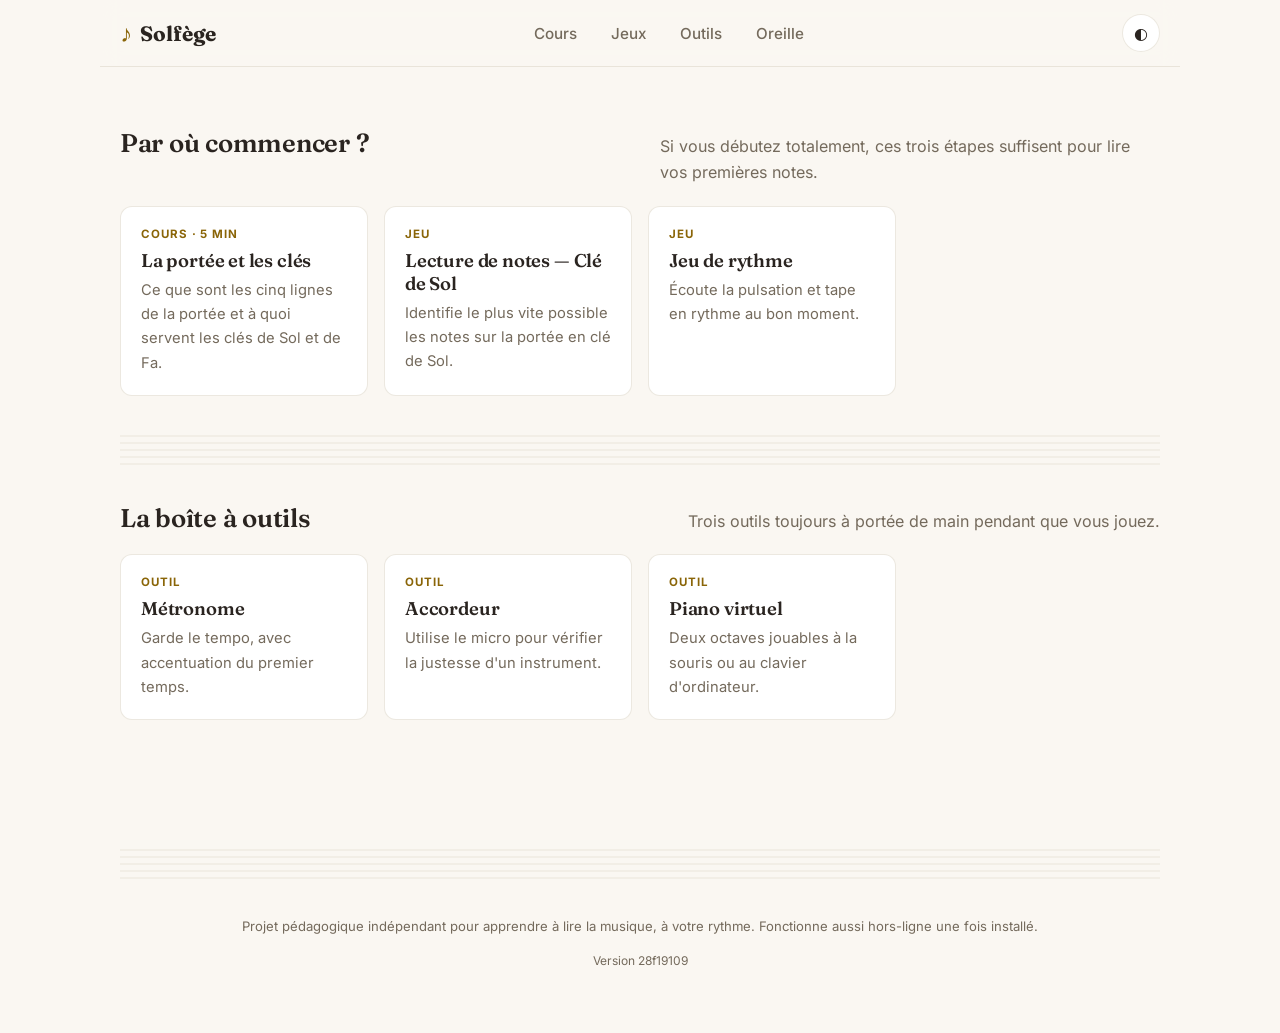
==== commit 41490551: "Service worker : son hors-ligne" ====
--- a/app/index.html
+++ b/app/index.html
@@ -11,7 +11,7 @@
 <meta name="apple-mobile-web-app-title" content="Solfège">
 <link rel="apple-touch-icon" href="icon.svg">
 <link rel="icon" href="icon.svg" type="image/svg+xml">
-<link rel="stylesheet" href="app.css?v=01ebbe8b">
+<link rel="stylesheet" href="app.css?v=28f19109">
 </head>
 <body>
 <div id="app">
@@ -30,11 +30,11 @@
   <footer class="site-footer">
     <div class="staff-rule" aria-hidden="true"><svg viewBox="0 0 600 34" preserveAspectRatio="none"><line x1="0" y1="4" x2="600" y2="4"/><line x1="0" y1="11" x2="600" y2="11"/><line x1="0" y1="18" x2="600" y2="18"/><line x1="0" y1="25" x2="600" y2="25"/><line x1="0" y1="32" x2="600" y2="32"/></svg></div>
     <p>Projet pédagogique indépendant pour apprendre à lire la musique, à votre rythme. Fonctionne aussi hors-ligne une fois installé.</p>
-    <p style="font-size:.75rem;color:var(--fg-soft);text-align:center">Version 01ebbe8b</p>
+    <p style="font-size:.75rem;color:var(--fg-soft);text-align:center">Version 28f19109</p>
   </footer>
 </div>
 <div class="toast" id="toast"></div>
 
-<script type="module" src="main.js?v=01ebbe8b"></script>
+<script type="module" src="main.js?v=28f19109"></script>
 </body>
 </html>
